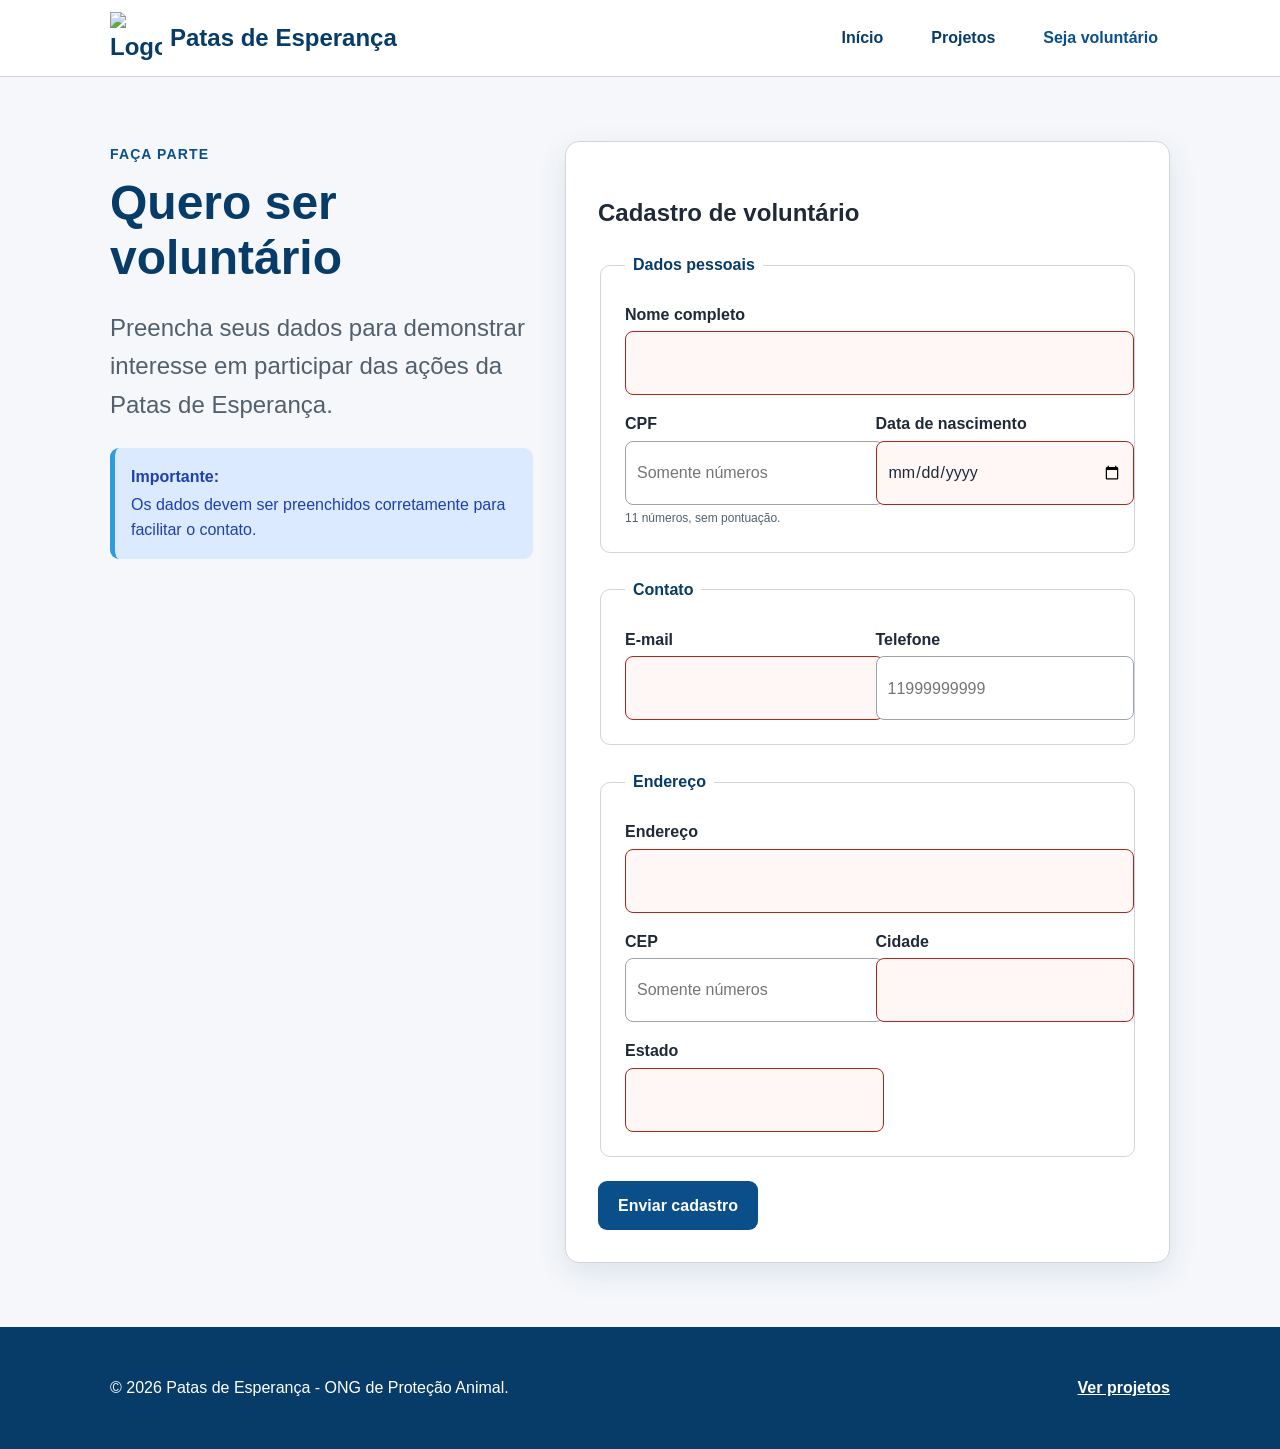
==== cadastro.html @ 381bc708 "feat: criar estrutura inicial do projeto Adiciona os arquivos principais da aplicação web Patas de E" ====
<!DOCTYPE html>
<html lang="pt-BR">

<head>
  <meta charset="UTF-8">
  <meta name="viewport" content="width=device-width, initial-scale=1.0">
  <meta name="description" content="Cadastro para voluntários da ONG Patas de Esperança.">
  <title>Cadastro | Patas de Esperança</title>
  <link rel="stylesheet" href="style.css">
</head>

<body>

  <header class="site-header">
    <div class="container header-inner">

      <a class="brand" href="index.html" aria-label="Patas de Esperança - página inicial">
        <img src="imagens/ong-logo.png" alt="Logo da ONG Patas de Esperança">
        <span>Patas de Esperança</span>
      </a>

      <nav class="desktop-nav" aria-label="Navegação principal">
        <ul>

          <li>
            <a class="nav-link" href="index.html">Início</a>
          </li>

          <li class="nav-dropdown">
            <details>

              <summary>Projetos</summary>

              <ul>
                <li>
                  <a href="projetos.html#projetos">
                    Nossos projetos
                  </a>
                </li>
              </ul>

            </details>
          </li>

          <li>
            <a class="nav-link active" href="cadastro.html">
              Seja voluntário
            </a>
          </li>

        </ul>
      </nav>


      <details class="mobile-menu">

        <summary aria-label="Abrir menu">
          ☰ <span>Menu</span>
        </summary>

        <nav aria-label="Navegação móvel">
          <a href="index.html">Início</a>

          <a href="projetos.html#projetos">
            Projetos
          </a>

          <a href="cadastro.html">
            Seja voluntário
          </a>
        </nav>

      </details>

    </div>
  </header>


  <main class="section">

    <div class="container page-grid">

      <div class="section-heading grid-span-5">

        <span class="eyebrow">Faça parte</span>

        <h1>Quero ser voluntário</h1>

        <p class="lead">
          Preencha seus dados para demonstrar interesse em participar
          das ações da Patas de Esperança.
        </p>

        <div class="alerta alerta-info" role="note">

          <strong>Importante:</strong>

          <span>
            Os dados devem ser preenchidos corretamente
            para facilitar o contato.
          </span>

        </div>

      </div>


      <section class="form-card grid-span-7" aria-labelledby="formulario">

        <h2 id="formulario">
          Cadastro de voluntário
        </h2>


        <form action="#" method="post" novalidate>

          <fieldset>

            <legend>Dados pessoais</legend>

            <div class="form-grid">

              <div class="field field-full">

                <label for="nome">
                  Nome completo
                </label>

                <input
                  type="text"
                  id="nome"
                  name="nome"
                  autocomplete="name"
                  required>

              </div>


              <div class="field">

                <label for="cpf">
                  CPF
                </label>

                <input
                  type="text"
                  id="cpf"
                  name="cpf"
                  inputmode="numeric"
                  pattern="[0-9]{11}"
                  maxlength="11"
                  placeholder="Somente números"
                  required>

                <small>
                  11 números, sem pontuação.
                </small>

              </div>


              <div class="field">

                <label for="nascimento">
                  Data de nascimento
                </label>

                <input
                  type="date"
                  id="nascimento"
                  name="nascimento"
                  required>

              </div>

            </div>

          </fieldset>


          <fieldset>

            <legend>Contato</legend>

            <div class="form-grid">

              <div class="field">

                <label for="email">
                  E-mail
                </label>

                <input
                  type="email"
                  id="email"
                  name="email"
                  autocomplete="email"
                  required>

              </div>


              <div class="field">

                <label for="telefone">
                  Telefone
                </label>

                <input
                  type="tel"
                  id="telefone"
                  name="telefone"
                  inputmode="numeric"
                  pattern="[0-9]{10,11}"
                  maxlength="11"
                  placeholder="11999999999"
                  required>

              </div>

            </div>

          </fieldset>


          <fieldset>

            <legend>Endereço</legend>

            <div class="form-grid">

              <div class="field field-full">

                <label for="endereco">
                  Endereço
                </label>

                <input
                  type="text"
                  id="endereco"
                  name="endereco"
                  required>

              </div>


              <div class="field">

                <label for="cep">
                  CEP
                </label>

                <input
                  type="text"
                  id="cep"
                  name="cep"
                  inputmode="numeric"
                  pattern="[0-9]{8}"
                  maxlength="8"
                  placeholder="Somente números"
                  required>

              </div>


              <div class="field">

                <label for="cidade">
                  Cidade
                </label>

                <input
                  type="text"
                  id="cidade"
                  name="cidade"
                  autocomplete="address-level2"
                  required>

              </div>


              <div class="field">

                <label for="estado">
                  Estado
                </label>

                <input
                  type="text"
                  id="estado"
                  name="estado"
                  maxlength="2"
                  autocomplete="address-level1"
                  required>

              </div>

            </div>

          </fieldset>


          <button
            class="button button-primary submit-button"
            type="submit">

            Enviar cadastro

          </button>

        </form>

      </section>

    </div>

  </main>


  <footer class="site-footer">

    <div class="container footer-inner">

      <p>
        &copy; 2026 Patas de Esperança -
        ONG de Proteção Animal.
      </p>

      <a href="projetos.html#projetos">
        Ver projetos
      </a>

    </div>

  </footer>


<script type="module" src="js/app.js"></script>
  
</body>
</html>
---- style.css ----
:root {
--cor-primaria: #0B4F8A;
--cor-primaria-escura: #073B68;
--cor-secundaria: #2D9CDB;
--cor-destaque: #F2A900;
--cor-sucesso: #2E7D32;
--cor-erro: #B42318;
--cor-texto: #1F2937;
--cor-texto-suave: #52606D;
--cor-fundo: #F5F7FA;
--cor-fundo-suave: #EAF2F8;
--cor-branco: #FFFFFF;
--cor-borda: #D1D5DB;
--fonte-xs: 0.75rem;
--fonte-sm: 0.875rem;
--fonte-md: 1rem;
--fonte-lg: 1.5rem;
--fonte-xl: 2rem;
--fonte-hero: clamp(2.2rem, 5vw, 4rem);
--espaco-1: 4px;
--espaco-2: 8px;
--espaco-3: 16px;
--espaco-4: 24px;
--espaco-5: 32px;
--espaco-6: 48px;
--espaco-7: 64px;
--raio: 14px;
--sombra: 0 10px 30px rgba(7, 59, 104, 0.10);
--transicao: 180ms ease;
}

{ box-sizing: border-box; }
html { scroll-behavior: smooth; }
body {
margin: 0;
font-family: Arial, Helvetica, sans-serif;
color: var(--cor-texto);
background: var(--cor-fundo);
font-size: var(--fonte-md);
line-height: 1.6;
}
img { max-width: 100%; display: block; }
a { color: inherit; }
button, input { font: inherit; }
.container { width: min(1180px, calc(100% - 32px)); margin-inline: auto; }


.site-header {
background: var(--cor-branco);
border-bottom: 1px solid var(--cor-borda);
position: sticky;
top: 0;
z-index: 20;
}
.header-inner {
min-height: 76px;
display: flex;
align-items: center;
justify-content: space-between;
gap: var(--espaco-4);
}
.brand {
display: flex;
align-items: center;
gap: var(--espaco-2);
color: var(--cor-primaria-escura);
font-size: var(--fonte-lg);
font-weight: 800;
text-decoration: none;
}
.brand img { width: 52px; height: 52px; object-fit: contain; }
.desktop-nav > ul {
display: flex;
align-items: center;
gap: var(--espaco-4);
list-style: none;
padding: 0;
margin: 0;
}
.nav-link, .nav-dropdown summary {
display: block;
padding: 10px 12px;
color: var(--cor-primaria-escura);
font-weight: 700;
text-decoration: none;
cursor: pointer;
border-radius: 8px;
transition: background-color var(--transicao), color var(--transicao);
}
.nav-link:hover, .nav-dropdown summary:hover { background: var(--cor-fundo-suave); color: var(--cor-primaria); }
.nav-link:focus-visible, .nav-dropdown summary:focus-visible { outline: 3px solid var(--cor-destaque); outline-offset: 2px; }
.nav-link.active { color: var(--cor-primaria); }
.nav-dropdown { position: relative; }
.nav-dropdown details > summary { list-style: none; }
.nav-dropdown details > summary::-webkit-details-marker { display: none; }
.nav-dropdown details > ul {
position: absolute;
top: calc(100% + 6px);
left: 0;
min-width: 190px;
padding: var(--espaco-2);
margin: 0;
list-style: none;
background: var(--cor-branco);
border: 1px solid var(--cor-borda);
border-radius: 10px;
box-shadow: var(--sombra);
}
.nav-dropdown details > ul a { display: block; padding: 9px 10px; text-decoration: none; border-radius: 7px; }
.nav-dropdown details > ul a:hover { background: var(--cor-fundo-suave); }
.mobile-menu { display: none; }

.page-grid {
display: grid;
grid-template-columns: repeat(12, minmax(0, 1fr));
gap: var(--espaco-5);
}
.grid-span-12 { grid-column: span 12; }
.grid-span-7 { grid-column: span 7; }
.grid-span-6 { grid-column: span 6; }
.grid-span-5 { grid-column: span 5; }
.grid-span-4 { grid-column: span 4; }

.hero {
padding: clamp(48px, 8vw, 96px) 0;
background: linear-gradient(135deg, var(--cor-fundo-suave), var(--cor-branco));
}
.hero-content h1 { font-size: var(--fonte-hero); line-height: 1.08; margin: var(--espaco-3) 0; color: var(--cor-primaria-escura); }
.lead { font-size: var(--fonte-lg); color: var(--cor-texto-suave); max-width: 720px; }
.eyebrow { color: var(--cor-primaria); font-size: var(--fonte-sm); font-weight: 800; letter-spacing: .08em; text-transform: uppercase; }
.button-row { display: flex; flex-wrap: wrap; gap: var(--espaco-3); margin-top: var(--espaco-5); }
.button {
display: inline-flex;
align-items: center;
justify-content: center;
min-height: 46px;
padding: 10px 18px;
border-radius: 9px;
border: 2px solid transparent;
text-decoration: none;
font-weight: 800;
cursor: pointer;
transition: transform var(--transicao), background-color var(--transicao), box-shadow var(--transicao), opacity var(--transicao);
}
.button:hover { transform: translateY(-1px); box-shadow: 0 7px 16px rgba(7,59,104,.18); }
.button:active { transform: translateY(1px); box-shadow: none; }
.button:focus-visible { outline: 3px solid var(--cor-destaque); outline-offset: 3px; }
.button-primary { background: var(--cor-primaria); color: var(--cor-branco); }
.button-primary:hover { background: var(--cor-primaria-escura); }
.button-secondary { background: var(--cor-branco); color: var(--cor-primaria); border-color: var(--cor-primaria); }
.button-secondary:hover { background: var(--cor-fundo-suave); }
.button:disabled, .button[aria-disabled="true"] { opacity: .5; cursor: not-allowed; transform: none; box-shadow: none; }

.hero-card, .info-card, .project-card, .feedback-card, .form-card {
background: var(--cor-branco);
border: 1px solid var(--cor-borda);
border-radius: var(--raio);
box-shadow: var(--sombra);
}
.hero-card { align-self: center; padding: var(--espaco-6); }
.hero-card h2 { font-size: var(--fonte-xl); line-height: 1.2; color: var(--cor-primaria-escura); }
.section { padding: var(--espaco-7) 0; }
.section-soft { background: var(--cor-fundo-suave); }
.section-heading { margin-bottom: var(--espaco-3); }
.section-heading h1, .section-heading h2 { color: var(--cor-primaria-escura); line-height: 1.15; margin: var(--espaco-2) 0; font-size: clamp(2rem, 4vw, 3rem); }
.info-card, .project-card, .feedback-card { padding: var(--espaco-5); }
.info-card h3, .project-card h2, .feedback-card h3 { color: var(--cor-primaria-escura); }
.card-icon { display: inline-grid; place-items: center; width: 42px; height: 42px; border-radius: 50%; background: var(--cor-fundo-suave); color: var(--cor-primaria); font-size: var(--fonte-lg); }
.text-link { color: var(--cor-primaria); font-weight: 800; text-decoration-thickness: 2px; text-underline-offset: 3px; }
.text-link:hover { color: var(--cor-primaria-escura); }
.contact-box { display: flex; align-items: center; justify-content: space-between; gap: var(--espaco-5); padding: var(--espaco-5); background: var(--cor-branco); border: 1px solid var(--cor-borda); border-radius: var(--raio); }
address { font-style: normal; }
.site-footer { background: var(--cor-primaria-escura); color: var(--cor-branco); padding: var(--espaco-5) 0; }
.footer-inner { display: flex; align-items: center; justify-content: space-between; gap: var(--espaco-3); flex-wrap: wrap; }
.footer-inner a { color: var(--cor-branco); font-weight: 800; }

.badges { display: flex; flex-wrap: wrap; align-items: center; gap: var(--espaco-2); margin-bottom: var(--espaco-3); }
.badge { display: inline-flex; align-items: center; justify-content: center; padding: 5px 11px; border-radius: 999px; font-size: var(--fonte-sm); font-weight: 800; }
.badge-adocao { background: #DBEAFE; color: #1E40AF; }
.badge-voluntario { background: #DCFCE7; color: #166534; }
.badge-doacao { background: #FEF3C7; color: #92400E; }

.alerta { display: flex; flex-direction: column; gap: 2px; padding: var(--espaco-3); border-radius: 9px; border-left: 5px solid; }
.alerta-sucesso { background: #DCFCE7; color: #166534; border-color: var(--cor-sucesso); }
.alerta-info { background: #DBEAFE; color: #1E40AF; border-color: var(--cor-secundaria); }
.alerta-erro { background: #FEE4E2; color: var(--cor-erro); border-color: var(--cor-erro); }
.toast {
  position: fixed;
  right: 24px;
  bottom: 24px;
  z-index: 1000;

  display: flex;
  flex-direction: column;
  gap: 2px;

  min-width: 280px;
  max-width: 360px;

  background: var(--cor-primaria-escura);
  color: var(--cor-branco);

  padding: var(--espaco-3) var(--espaco-4);

  border-radius: 9px;

  box-shadow: 0 8px 24px rgba(0,0,0,.20);
}
.modal-demo { position: relative; inset: auto; margin: 0; width: 100%; max-width: 100%; border: 1px solid var(--cor-borda); border-radius: var(--raio); padding: var(--espaco-4); box-shadow: var(--sombra); background: var(--cor-branco); }
.modal-demo::backdrop { background: rgba(7,59,104,.5); }
.modal-demo h4 { margin-top: 0; color: var(--cor-primaria-escura); font-size: var(--fonte-lg); }

.form-card { padding: var(--espaco-5); }
form { display: grid; gap: var(--espaco-4); }
fieldset { border: 1px solid var(--cor-borda); border-radius: 10px; padding: var(--espaco-4); }
legend { padding: 0 var(--espaco-2); font-weight: 800; color: var(--cor-primaria-escura); }
.form-grid { display: grid; grid-template-columns: repeat(2, minmax(0, 1fr)); gap: var(--espaco-3); }
.field { display: flex; flex-direction: column; gap: var(--espaco-1); }
.field-full { grid-column: 1 / -1; }
label { font-weight: 700; }
input { width: 100%; min-height: 44px; border: 1px solid #9CA3AF; border-radius: 8px; padding: 9px 11px; background: var(--cor-branco); color: var(--cor-texto); transition: border-color var(--transicao), box-shadow var(--transicao), background-color var(--transicao); }
input:hover { border-color: var(--cor-secundaria); }
input:focus { border-color: var(--cor-primaria); outline: none; box-shadow: 0 0 0 3px rgba(45,156,219,.22); }
input:valid:not(:placeholder-shown) { border-color: var(--cor-sucesso); background: #F3FAF3; }
input:invalid:not(:placeholder-shown) { border-color: var(--cor-erro); background: #FFF7F6; }
small { color: var(--cor-texto-suave); font-size: var(--fonte-xs); }
.submit-button { width: fit-content; }

@media (max-width: 1440px) { .container { width: min(1140px, calc(100% - 32px)); } }
@media (max-width: 1280px) { .container { width: min(1060px, calc(100% - 32px)); } .hero-card { padding: var(--espaco-5); } }
@media (max-width: 1024px) { .grid-span-4 { grid-column: span 6; } .grid-span-5, .grid-span-7 { grid-column: span 12; } .hero-card { max-width: 680px; } }
@media (max-width: 768px) {
.desktop-nav { display: none; }
.mobile-menu { display: block; position: relative; }
.mobile-menu summary { list-style: none; cursor: pointer; background: var(--cor-primaria); color: var(--cor-branco); padding: 9px 13px; border-radius: 8px; font-weight: 800; }
.mobile-menu summary::-webkit-details-marker { display: none; }
.mobile-menu summary:focus-visible { outline: 3px solid var(--cor-destaque); outline-offset: 2px; }
.mobile-menu nav { position: absolute; right: 0; top: calc(100% + 8px); min-width: 210px; display: flex; flex-direction: column; gap: var(--espaco-1); padding: var(--espaco-2); background: var(--cor-branco); border: 1px solid var(--cor-borda); border-radius: 10px; box-shadow: var(--sombra); }
.mobile-menu nav a { padding: 10px 12px; text-decoration: none; border-radius: 7px; font-weight: 700; color: var(--cor-primaria-escura); }
.mobile-menu nav a:hover { background: var(--cor-fundo-suave); }
.grid-span-4, .grid-span-6 { grid-column: span 12; }
.form-grid { grid-template-columns: 1fr; }
.field-full { grid-column: auto; }
.contact-box { flex-direction: column; align-items: flex-start; }
.section { padding: var(--espaco-6) 0; }
}
@media (max-width: 480px) {
.container { width: min(100% - 24px, 100%); }
.brand span { font-size: var(--fonte-md); }
.brand img { width: 44px; height: 44px; }
.button-row { flex-direction: column; }
.button { width: 100%; }
.hero-content h1 { font-size: 2.25rem; }
.lead { font-size: var(--fonte-md); }
.header-inner { min-height: 68px; }
}
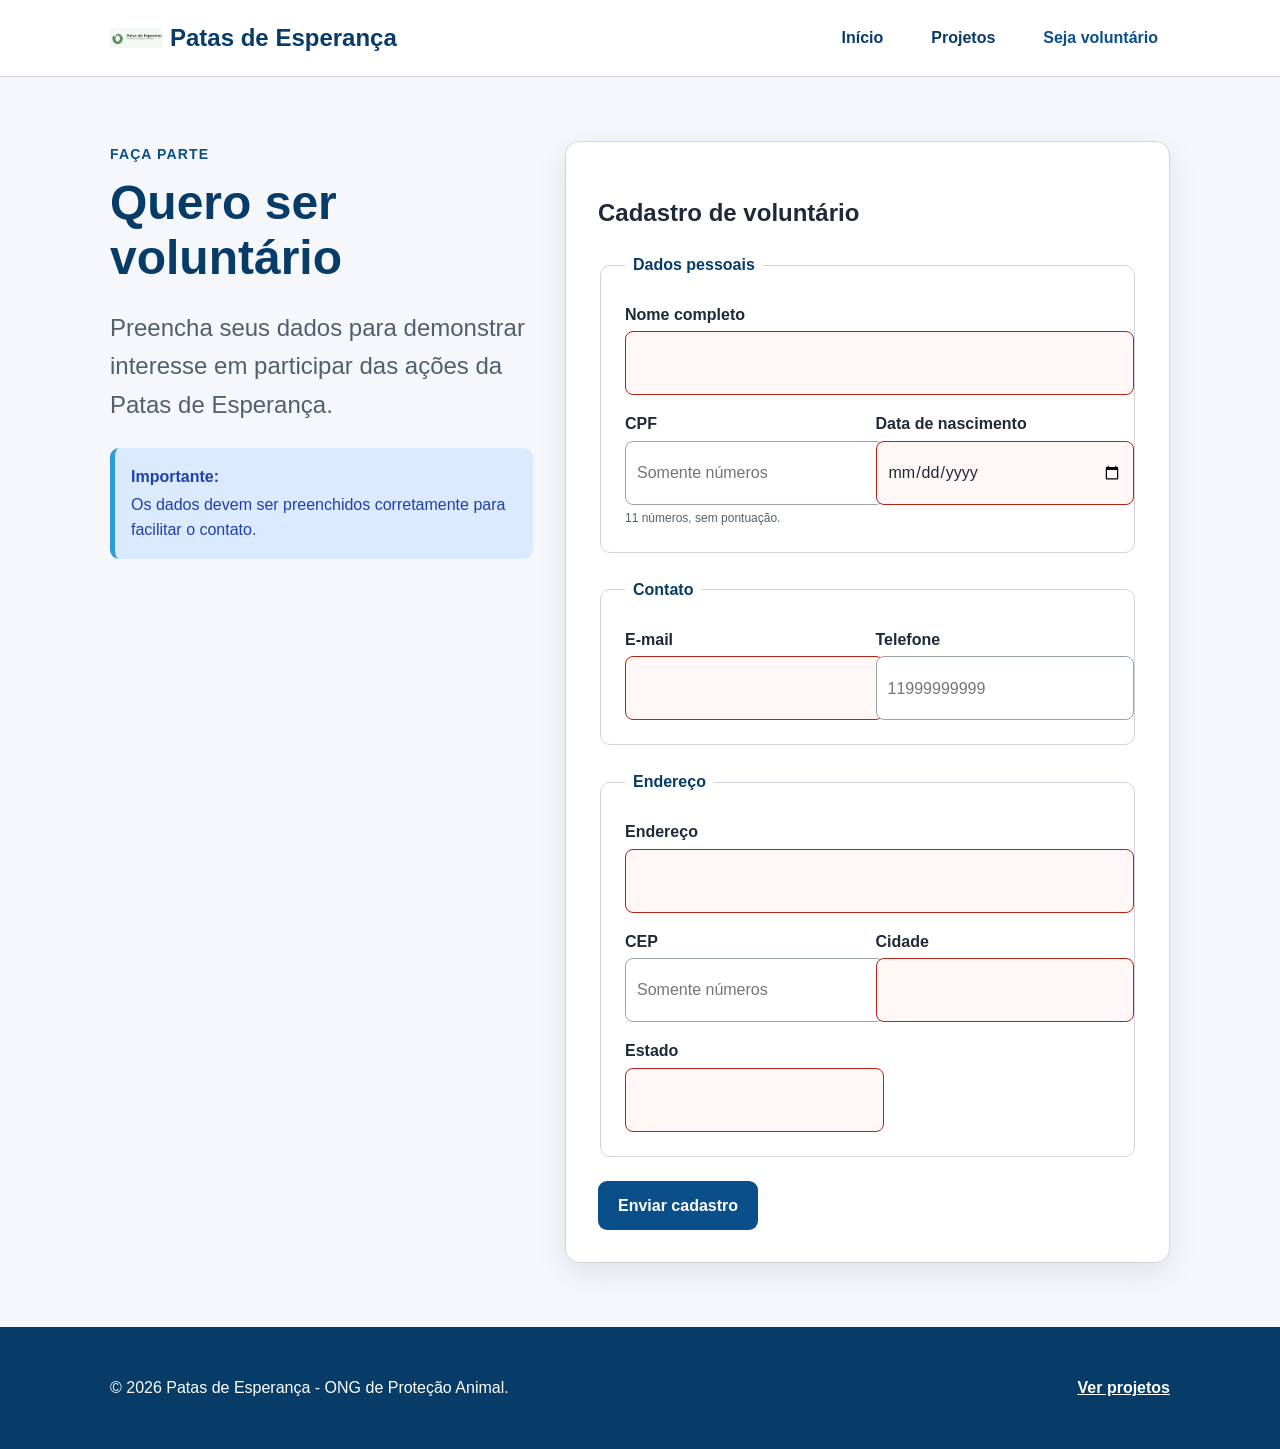
==== commit d2c391a0: "fix: corrigir caminhos do cadastro para produção" ====
--- a/cadastro.html
+++ b/cadastro.html
@@ -15,7 +15,7 @@
     <div class="container header-inner">
 
       <a class="brand" href="index.html" aria-label="Patas de Esperança - página inicial">
-        <img src="imagens/ong-logo.png" alt="Logo da ONG Patas de Esperança">
+        <img src="ong-logo.png" alt="Logo da ONG Patas de Esperança">
         <span>Patas de Esperança</span>
       </a>
 
@@ -335,7 +335,7 @@
   </footer>
 
 
-<script type="module" src="js/app.js"></script>
+<script type="module" src="app.js"></script>
   
 </body>
 </html>
